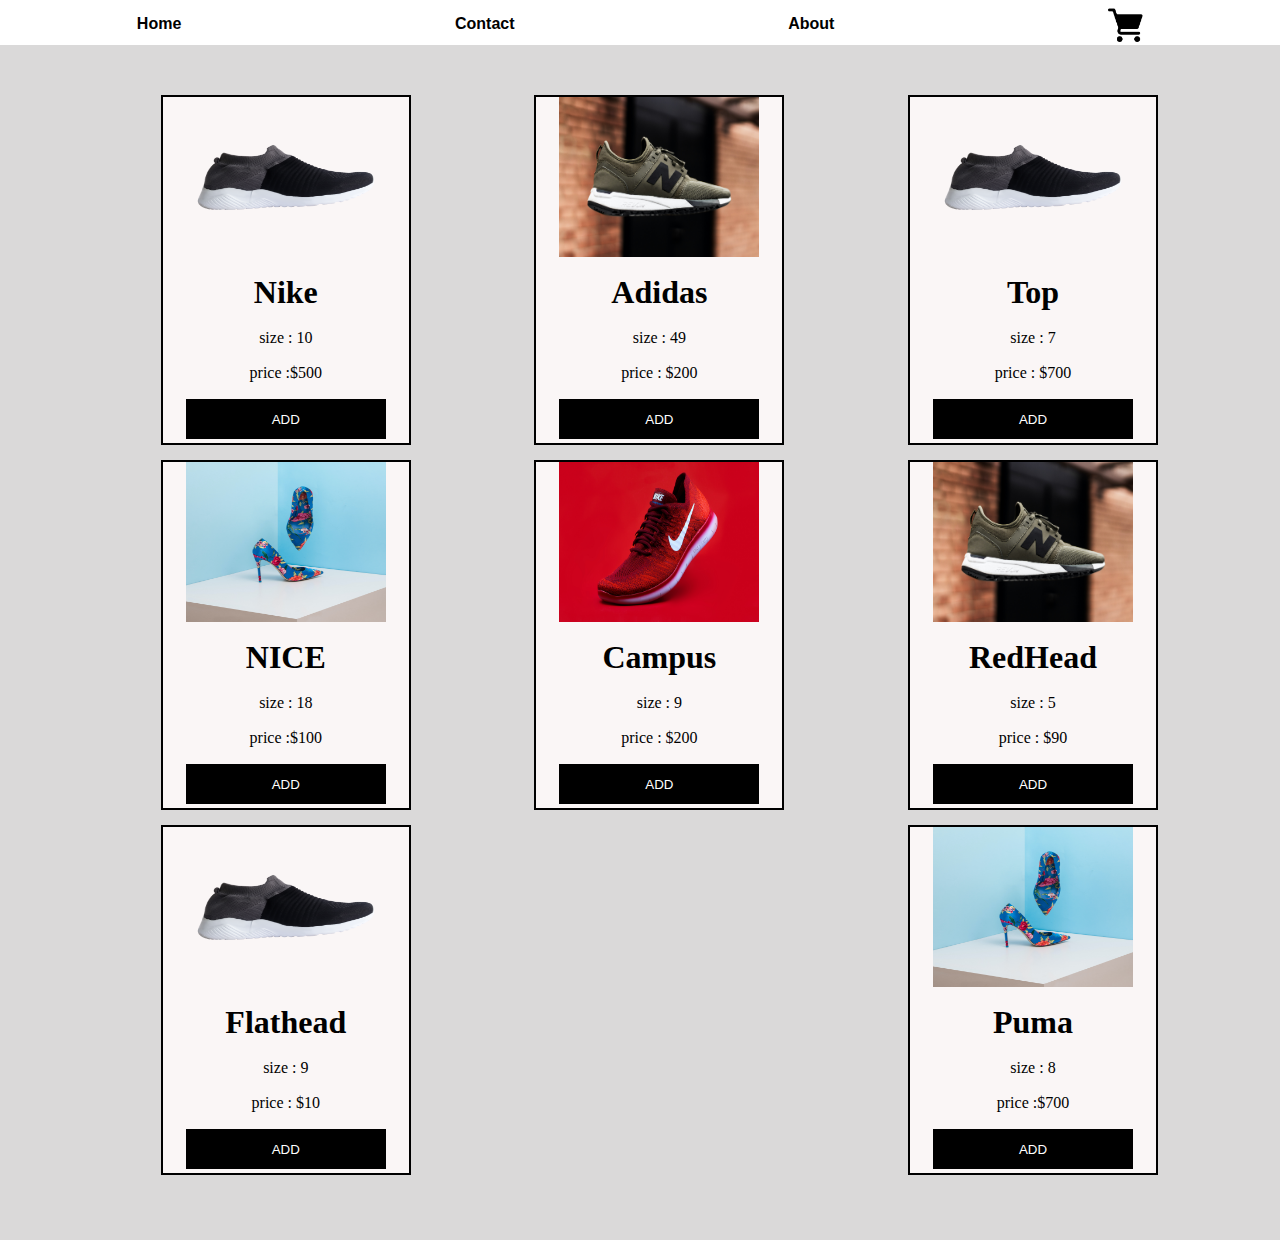
==== add.html @ a1e18832 "last" ====
<!DOCTYPE html>
<html lang="en">
<head>
    <meta charset="UTF-8">
    <meta name="viewport" content="width=device-width, initial-scale=1.0">
    <title>Cart</title>
    <link rel="stylesheet" href="add.css">
    <link rel="stylesheet" href="https://cdnjs.cloudflare.com/ajax/libs/font-awesome/4.7.0/css/font-awesome.min.css">
</head>
<body>
  <div id="container">
   <div class="containernavbar">
    
         <ul>
            <li>
                Home
            </li>
            <li>
                Contact
            </li>
            <li>
               About
            </li>
            <li>
              <div id="carttt" class="divcartpopup"   >
                <span style="font-size:30px;cursor:pointer" onclick="openNav()"> <img  id="cartpopup" src="grocery-store.png"  alt="" srcset=""></span>  
              
              </div>
            </li>
        </ul>
  

  </div>
</div>
  <div class="card-container">
    <div id=" cardhh" class="card">
        <img src="shoes.png" alt="" srcset="">
        <h1 name="title"  value="title" id="title"  class="productTitle">Nike</h1>
        <label id="size" for="shoes" class="productSize">size : 10</label>


<div class="card-price">
  <p>price :<span id="price" class="productPrize">$500</span></p>
</div>
<div class="card-btn">
  <button class="cartButton">ADD</button>
  </div>
    </div>
    <div class="card">
        <img src="darkgreen.jpg" alt="" srcset="">
        <h1 class="productTitle">Adidas</h1>
        <label for="shoes" class="productSize">size : 49</label>

<div class="card-price">
  <p>price : <span class="productPrize">$200</span></p>
</div>
      <div class="card-btn">
        <button class="cartButton">ADD</button>
      </div>
    </div>
    <div class="card">
        <img src="shoes.png" alt="" srcset="">
        <h1 class="productTitle">Top</h1>
        <label for="shoes" class="productSize">size : 7</label>

<div class="card-price">
  <p>price : <span class="productPrize">$700</span></p>
</div>
<div class="card-btn">
  <button class="cartButton">ADD</button>
  </div>
 
    </div>
    <div class="card">
        <img src="blueheel.jpg" alt="" srcset="">
        <h1 class="productTitle">NICE</h1>
        <label for="shoes" class="productSize">size : 18</label>


<div class="card-price">
  <p>price :<span class="productPrize">$100</span></p>
</div>
<div class="card-btn">
  <button class="cartButton">ADD</button>
  </div>
 
    </div>
    <div class="card">
      <img src="shoes.jpg" alt="" srcset="">
      <h1 class="productTitle">Campus</h1>
      <label for="shoes" class="productSize">size : 9</label>


<div class="card-price">
<p>price :<span class="productPrize"> $200</span></p>
</div>
<div class="card-btn">
  <button class="cartButton">ADD</button>
</div>
  </div>
  <div class="card">
      <img src="darkgreen.jpg" alt="" srcset="">
      <h1 class="productTitle">RedHead</h1>
      <label for="shoes" class="productSize">size : 5</label>

<div class="card-price">
<p>price : <span class="productPrize">$90</span></p>
</div>
    <div class="card-btn">
      <button class="cartButton">ADD</button>
    </div>
  </div>
  <div class="card">
      <img src="shoes.png" alt="" srcset="">
      <h1  class="productTitle">Flathead</h1>
      <label for="shoes" class="productSize">size : 9</label>


<div class="card-price">
<p>price : <span class="productPrize">$10</span></p>
</div>
<div class="card-btn">
  <button class="cartButton">ADD</button>
</div>

  </div>
  <div class="card">
      <img src="blueheel.jpg" alt="" srcset="">
      <h1 class="productTitle">Puma</h1>
      <label for="shoes" class="productSize">size : 8</label>

<div class="card-price">
<p>price :<span class="productPrize">$700</span></p>
</div>
<div class="card-btn">
  <button class="cartButton">ADD</button>
</div>

  </div>
</div>

<div id="mySidenav" class="sidenav">
  <a href="javascript:void(0)" class="closebtn" onclick="closeNav()">&times;</a>
 <div class="cartContent">

 </div>
</div>


</body>
<script  src="add.js"></script>

</html>
---- add.css ----
*{
    box-sizing: border-box;
    margin: 0;
    padding: 0;
    border: 0;
    
}
body
{
    background-color: rgb(218, 217, 217);
}
 .cartbg
{
    background-color: rgb(255, 255, 255) ;
    width: 500px;
    height: 800px;
    float: left;
    display: flex;
    margin-left: -14.5%;
    margin-top: 0.3%;
    z-index: 0;
    position: absolute;
    transition: all .5s ease-in-out;
    
} 
/* .divcartpopup
{
    background-color: rgb(255, 248, 248);
    width: 70px;
    height: 30px;
} */
.containernavbar
{
    background-color: rgb(255, 255, 255) ;
    height: 5vh;
    font-family: Arial, Helvetica, sans-serif;
    font-weight: bold;
    
}
.containernavbar ul
{
    display: flex;
    flex-direction: row;
    
}
.containernavbar ul li  img
{
    width: 35px;
    height: 35px;
    margin-top: -11px;
}
.card-container
{  display: flex;
    flex-flow: row wrap;
    margin: 50px;
    justify-content: space-between;
    margin-right: 122px;
    /* align-items: center; */
}
.containernavbar ul li 
{
    list-style: none;
    margin-top: 15px;
    margin-left: auto;
    margin-right: auto;
    
}
.card
{  
    width: 250px;
    height: 350px;
    display: flex;
    align-items: center;
    flex-direction: column;
    /* background-color: blue; */
    border:2px solid black ;
    /* border-radius: 5%; */
    overflow: hidden;
    background-color: rgb(250, 246, 246);
}
.card img
{
    width: 200px;
    height: 160px;
}
.card-container .card
{
    justify-content: space-between;
    margin-left:10% ;
    margin-bottom: 15px;
}
.card-btn button
{
    background-color: black;
    color: white;
   
}
button
{
    width: 200px;
    height: 40px;
    margin-bottom: 4px;
    /* border-radius: 10px; */
}
  /* cart  bg */
.sidenav {
    height: 100%;
    width: 0;
    position: fixed;
    z-index: 1;
    top: 0;
    left: 0;
    background-color: #111;
    overflow-x: hidden;
    transition: 0.5s;
    padding-top: 60px;
  }
  
  .sidenav a {
    padding: 8px 8px 8px 32px;
    text-decoration: none;
    font-size: 25px;
    color: #818181;
    display: block;
    transition: 0.3s;
  }
  
  .sidenav a:hover {
    color: #f1f1f1;
  }
  
  .sidenav .closebtn {
    position: absolute;
    top: 0;
    right: 25px;
    font-size: 36px;
    margin-left: 50px;
  }
  @media screen and (max-height: 450px) {
    .sidenav {padding-top: 15px;}
    .sidenav a {font-size: 18px;}
  }
  /* cart  bg */
  /* cart content */
  .cartContent
  {
    display: flex;
    flex-direction: column;
    justify-content: space-around;
   
  }
  .cardcart
  {
    background-color: #f1f1f1;
    color: #111;
    border: 2px solid black;
    display: flex;
    width: 450px;
    height: 100px;
  
   
  }
  span {cursor:pointer; }
  .number{
      margin:100px;
  }
  .minus, .plus{
      width:20px;
      height:20px;
      background:#f2f2f2;
      border-radius:4px;
      
      border:1px solid #ddd;
display: inline-block;
vertical-align: middle;
text-align: center;
  }
  input{
      height:24px;
width: 50px;
text-align: center;
font-size: 26px;
      border:1px solid #ddd;
      border-radius:4px;
display: inline-block;
vertical-align: middle;
  }   
  .cardcart  button  
  { height: 20px;
    width: 20px;
    margin-left: 20px;
    margin-top: 29px;
    justify-content: space-between;
  }
  .cardcart  .img  
  { height: 20px;
    width: 20px;
    margin-left: 20px;
    /* margin-top: 3px; */
    justify-content: space-between;
  }
 .cardcart h1{
    margin-top: 20px;
 }
 .cardcart .quantity{
    margin-top: 30px;
    margin-left: 10px;
 }

 .cardcart .productSize{
    margin-top: 30px;
    margin-left: 10px;
 }
 .cardcart  .card-price{
    margin-top: 30px;
    margin-left: 20px;
 }
  /* cart content */
  /* .btnblock{
    display: none;
  } */
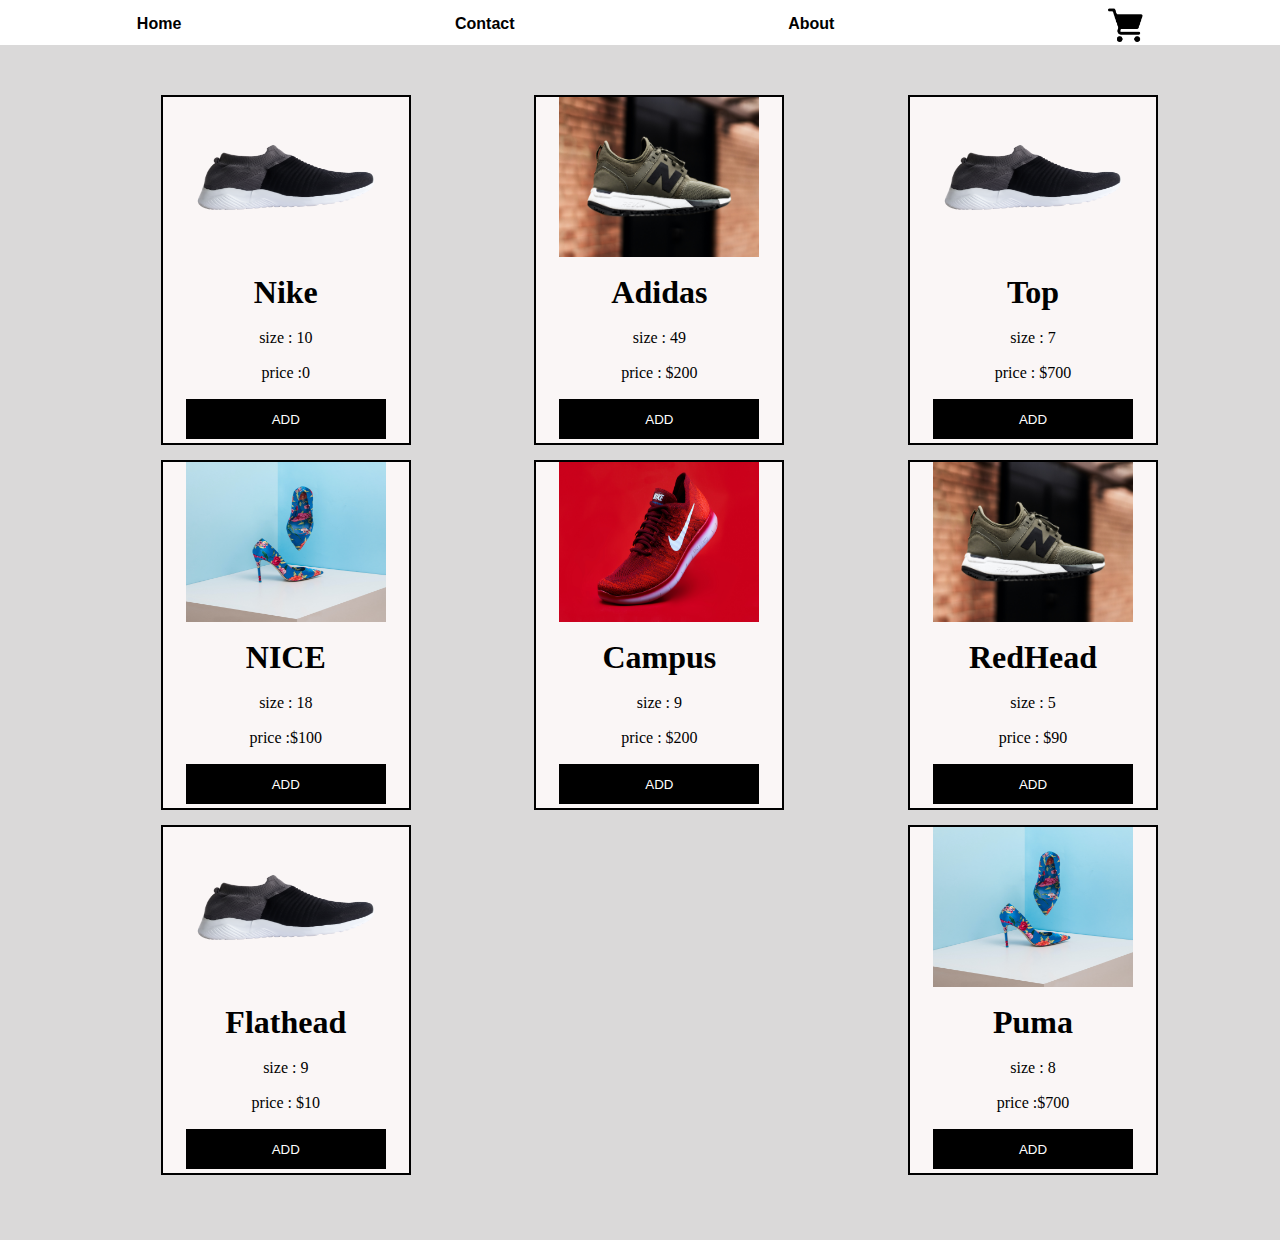
==== commit a94b5235: "last" ====
--- a/add.html
+++ b/add.html
@@ -34,7 +34,7 @@
 </div>
   <div class="card-container">
     <div id=" cardhh" class="card">
-        <img src="shoes.png" alt="" srcset="">
+        <img class="productImg" src="shoes.png" alt="" srcset="">
         <h1 name="title"  value="title" id="title"  class="productTitle">Nike</h1>
         <label id="size" for="shoes" class="productSize">size : 10</label>
 
@@ -47,7 +47,7 @@
   </div>
     </div>
     <div class="card">
-        <img src="darkgreen.jpg" alt="" srcset="">
+        <img  class="productImg" src="darkgreen.jpg" alt="" srcset="">
         <h1 class="productTitle">Adidas</h1>
         <label for="shoes" class="productSize">size : 49</label>
 
@@ -59,7 +59,7 @@
       </div>
     </div>
     <div class="card">
-        <img src="shoes.png" alt="" srcset="">
+        <img  class="productImg" src="shoes.png" alt="" srcset="">
         <h1 class="productTitle">Top</h1>
         <label for="shoes" class="productSize">size : 7</label>
 
@@ -72,7 +72,7 @@
  
     </div>
     <div class="card">
-        <img src="blueheel.jpg" alt="" srcset="">
+        <img class="productImg" src="blueheel.jpg" alt="" srcset="">
         <h1 class="productTitle">NICE</h1>
         <label for="shoes" class="productSize">size : 18</label>
 
@@ -86,7 +86,7 @@
  
     </div>
     <div class="card">
-      <img src="shoes.jpg" alt="" srcset="">
+      <img class="productImg" src="shoes.jpg" alt="" srcset="">
       <h1 class="productTitle">Campus</h1>
       <label for="shoes" class="productSize">size : 9</label>
 
@@ -99,7 +99,7 @@
 </div>
   </div>
   <div class="card">
-      <img src="darkgreen.jpg" alt="" srcset="">
+      <img class="productImg" src="darkgreen.jpg" alt="" srcset="">
       <h1 class="productTitle">RedHead</h1>
       <label for="shoes" class="productSize">size : 5</label>
 
@@ -111,7 +111,7 @@
     </div>
   </div>
   <div class="card">
-      <img src="shoes.png" alt="" srcset="">
+      <img class="productImg" src="shoes.png" alt="" srcset="">
       <h1  class="productTitle">Flathead</h1>
       <label for="shoes" class="productSize">size : 9</label>
 
@@ -125,7 +125,7 @@
 
   </div>
   <div class="card">
-      <img src="blueheel.jpg" alt="" srcset="">
+      <img class="productImg" src="blueheel.jpg" alt="" srcset="">
       <h1 class="productTitle">Puma</h1>
       <label for="shoes" class="productSize">size : 8</label>
 
@@ -142,7 +142,10 @@
 <div id="mySidenav" class="sidenav">
   <a href="javascript:void(0)" class="closebtn" onclick="closeNav()">&times;</a>
  <div class="cartContent">
-
+<div class="total">
+  <p>Total</p>
+  <h1><span class="PriceValue"> 	&#8377;  0</span></h1>
+</div>
  </div>
 </div>
 
--- a/add.css
+++ b/add.css
@@ -90,7 +90,7 @@
     margin-bottom: 15px;
 }
 .card-btn button
-{
+{   cursor: pointer;
     background-color: black;
     color: white;
    
@@ -218,4 +218,34 @@
   /* cart content */
   /* .btnblock{
     display: none;
-  } */+  } */
+  .total 
+  { color: rgb(0, 0, 0);
+    background-color: white;
+    width: 500px;
+    height: 70px;
+    border: 1px solid black;
+    display: flex;
+    flex-direction: row;
+  }
+  .cartContent .total p
+  {
+   margin-top: 16px;
+   font-size: 180%;
+   font-weight: 500;
+  }
+  .total h1
+  {
+    margin: 0px 0px 0px 280px ;
+    padding: 15px;
+  }
+   button img{
+  width: 30px;
+  height: 30px;
+  cursor: pointer;
+  /* box-shadow: 0 8px 16px 0 rgba(0,0,0,0.2), 0 6px 20px 0 rgba(0,0,0,0.19); */
+}
+#removecard
+{
+  margin-top: -5px;
+}
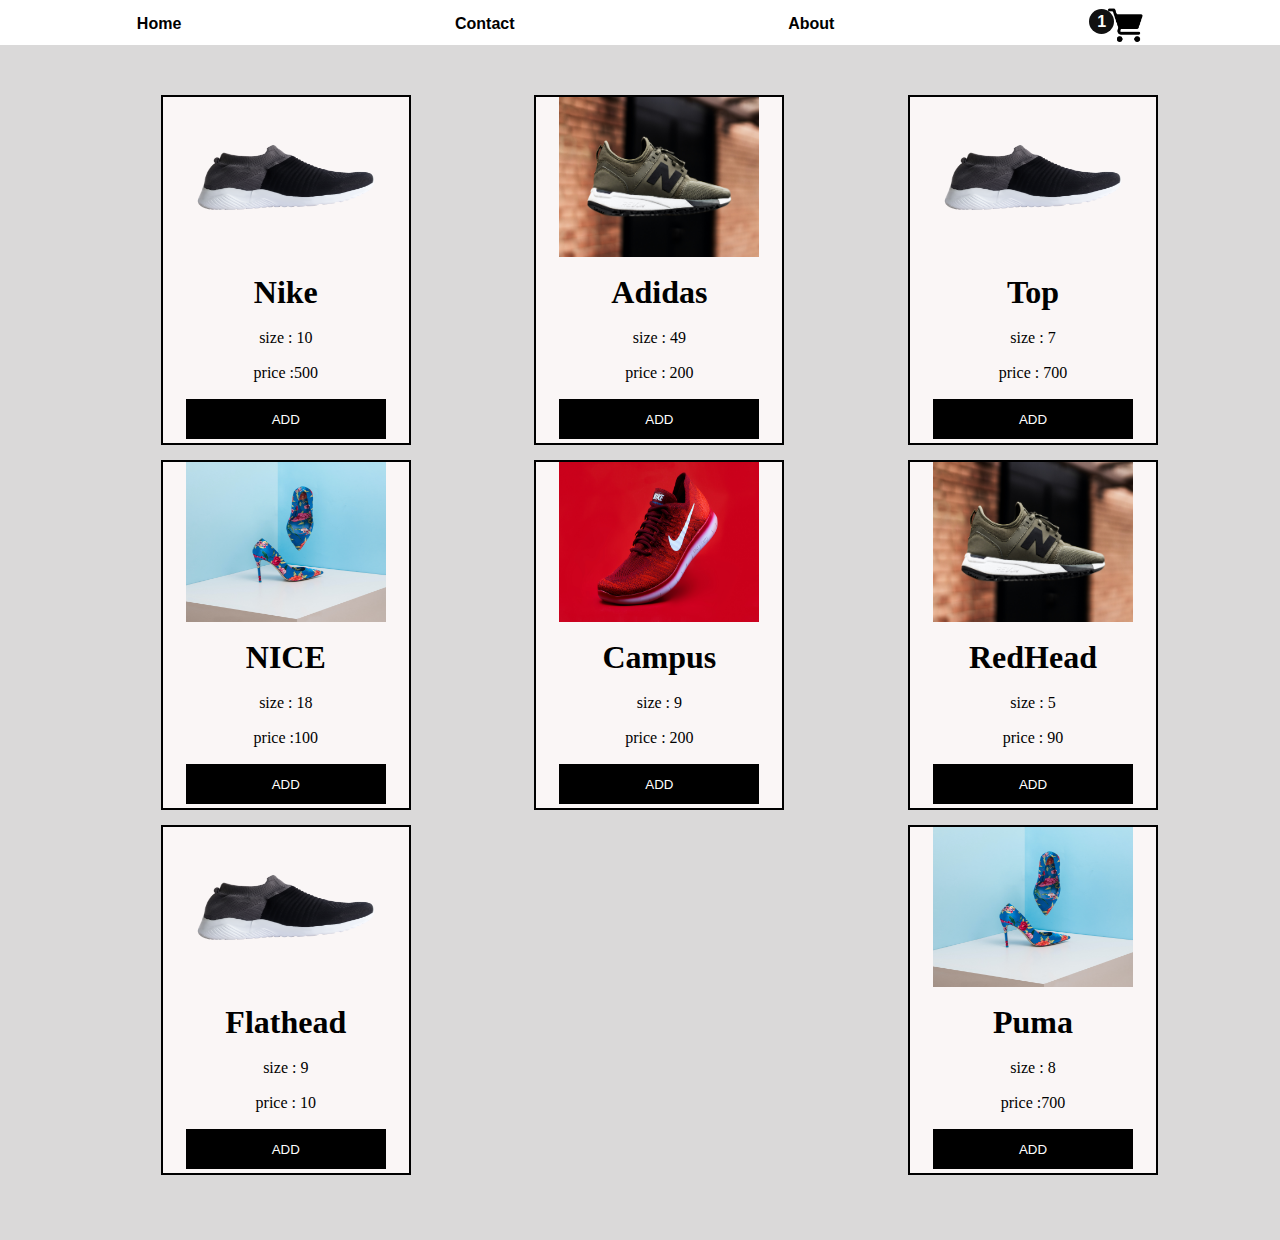
==== commit a6ea18a3: "commit" ====
--- a/add.html
+++ b/add.html
@@ -23,9 +23,10 @@
             </li>
             <li>
               <div id="carttt" class="divcartpopup"   >
-                <span style="font-size:30px;cursor:pointer" onclick="openNav()"> <img  id="cartpopup" src="grocery-store.png"  alt="" srcset=""></span>  
+                <span  style="font-size:30px;cursor:pointer" onclick="openNav()"> <img  id="cartpopup" src="grocery-store.png"  alt="" srcset=""></span>  
+                <div class="notification">1</div>
+              </div>
               
-              </div>
             </li>
         </ul>
   
@@ -40,10 +41,10 @@
 
 
 <div class="card-price">
-  <p>price :<span id="price" class="productPrize">$500</span></p>
+  <p>price :<span id="price" class="productPrize">500</span></p>
 </div>
 <div class="card-btn">
-  <button class="cartButton">ADD</button>
+  <button class="cartButton addedcart">ADD</button>
   </div>
     </div>
     <div class="card">
@@ -52,7 +53,7 @@
         <label for="shoes" class="productSize">size : 49</label>
 
 <div class="card-price">
-  <p>price : <span class="productPrize">$200</span></p>
+  <p>price : <span class="productPrize">200</span></p>
 </div>
       <div class="card-btn">
         <button class="cartButton">ADD</button>
@@ -64,7 +65,7 @@
         <label for="shoes" class="productSize">size : 7</label>
 
 <div class="card-price">
-  <p>price : <span class="productPrize">$700</span></p>
+  <p>price : <span class="productPrize">700</span></p>
 </div>
 <div class="card-btn">
   <button class="cartButton">ADD</button>
@@ -78,7 +79,7 @@
 
 
 <div class="card-price">
-  <p>price :<span class="productPrize">$100</span></p>
+  <p>price :<span class="productPrize">100</span></p>
 </div>
 <div class="card-btn">
   <button class="cartButton">ADD</button>
@@ -92,7 +93,7 @@
 
 
 <div class="card-price">
-<p>price :<span class="productPrize"> $200</span></p>
+<p>price :<span class="productPrize"> 200</span></p>
 </div>
 <div class="card-btn">
   <button class="cartButton">ADD</button>
@@ -104,7 +105,7 @@
       <label for="shoes" class="productSize">size : 5</label>
 
 <div class="card-price">
-<p>price : <span class="productPrize">$90</span></p>
+<p>price : <span class="productPrize">90</span></p>
 </div>
     <div class="card-btn">
       <button class="cartButton">ADD</button>
@@ -117,7 +118,7 @@
 
 
 <div class="card-price">
-<p>price : <span class="productPrize">$10</span></p>
+<p>price : <span class="productPrize">10</span></p>
 </div>
 <div class="card-btn">
   <button class="cartButton">ADD</button>
@@ -125,15 +126,15 @@
 
   </div>
   <div class="card">
-      <img class="productImg" src="blueheel.jpg" alt="" srcset="">
+      <img class="productImg"   src="blueheel.jpg" alt="" srcset="">
       <h1 class="productTitle">Puma</h1>
       <label for="shoes" class="productSize">size : 8</label>
 
 <div class="card-price">
-<p>price :<span class="productPrize">$700</span></p>
+<p>price :<span class="productPrize">700</span></p>
 </div>
 <div class="card-btn">
-  <button class="cartButton">ADD</button>
+  <button class="cartButton" >ADD</button>
 </div>
 
   </div>
@@ -144,7 +145,10 @@
  <div class="cartContent">
 <div class="total">
   <p>Total</p>
-  <h1><span class="PriceValue"> 	&#8377;  0</span></h1>
+  <h1><span>&#8377;</span><span class="PriceValue"> 	  0</span></h1>
+</div>
+<div class="totalbtn">
+  <button>Submit</button>
 </div>
  </div>
 </div>
--- a/add.css
+++ b/add.css
@@ -23,6 +23,19 @@
     transition: all .5s ease-in-out;
     
 } 
+.notification
+{
+  background-color: #111;
+  position: absolute;
+  color: #ffff;
+  margin-top:-40px ;
+  margin-left: -19px;
+  width: 25px;
+  height: 25px;
+  border-radius: 50%;
+  padding-top: 4px;
+  text-align: center;
+}
 /* .divcartpopup
 {
     background-color: rgb(255, 248, 248);
@@ -93,7 +106,11 @@
 {   cursor: pointer;
     background-color: black;
     color: white;
-   
+}
+.card-btn button:hover
+{
+  background-color: rgb(155, 150, 150);
+  
 }
 button
 {
@@ -102,6 +119,7 @@
     margin-bottom: 4px;
     /* border-radius: 10px; */
 }
+
   /* cart  bg */
 .sidenav {
     height: 100%;
@@ -239,6 +257,15 @@
     margin: 0px 0px 0px 280px ;
     padding: 15px;
   }
+  .totalbtn button
+  {
+    width: 100%;
+    text-align: center;
+    margin:752px 0px 0px 0px;
+    font-size: 30px;
+    font-weight: 500;
+    position: absolute;
+  }
    button img{
   width: 30px;
   height: 30px;
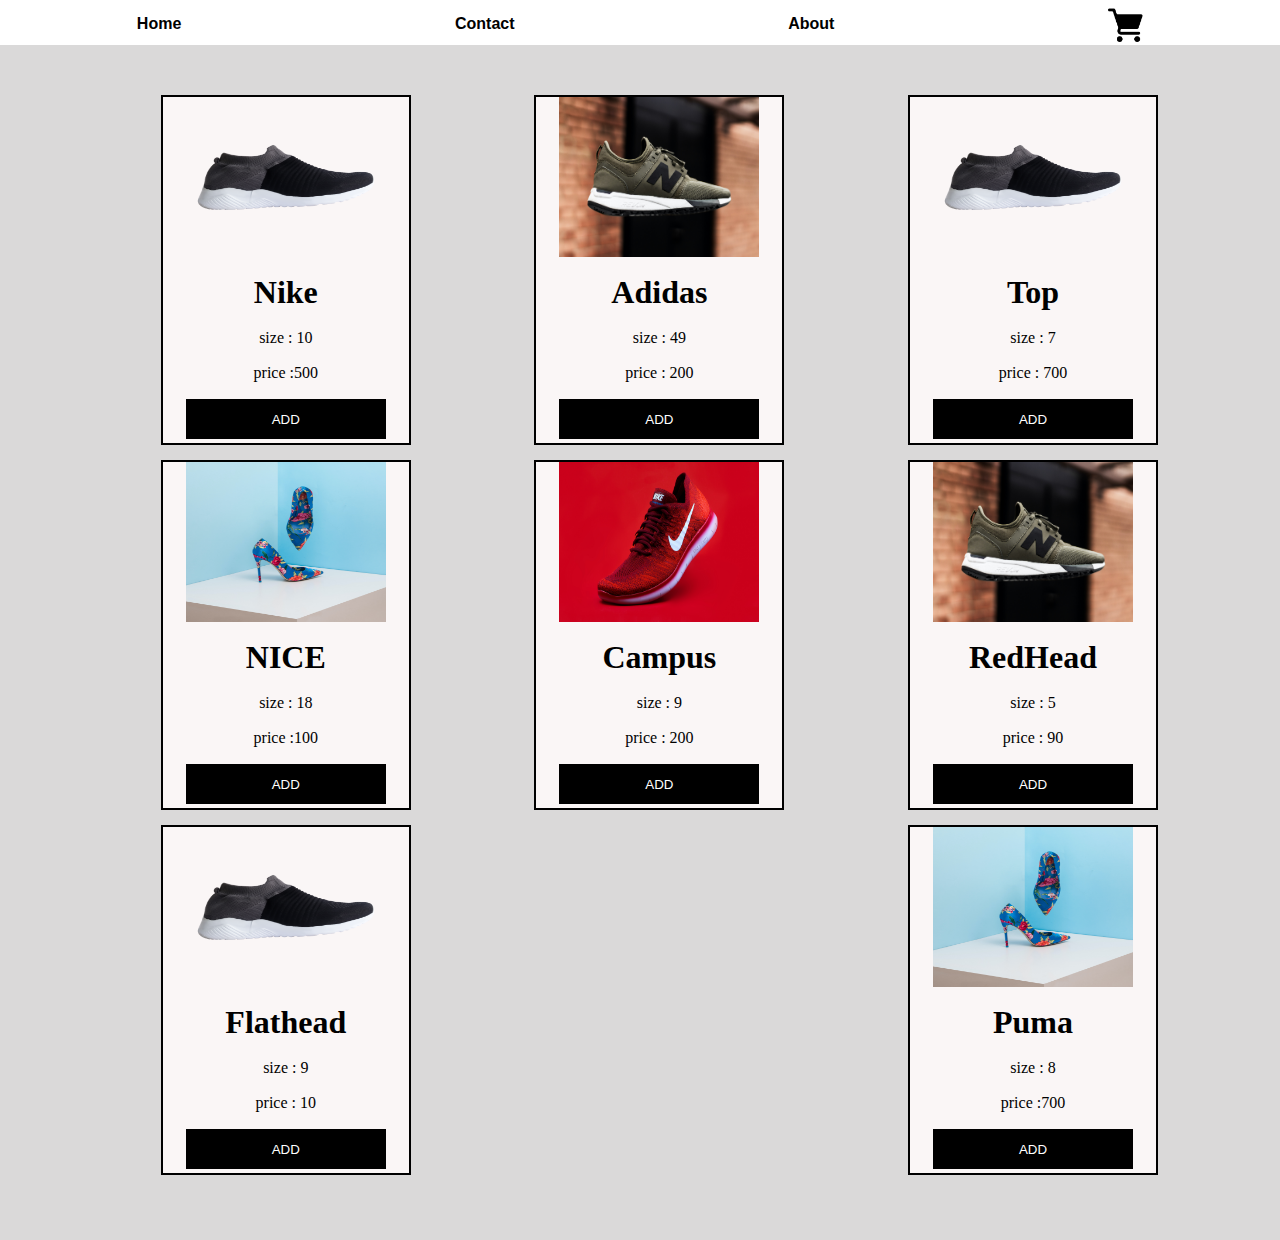
==== commit 45bffd52: "addnotification" ====
--- a/add.html
+++ b/add.html
@@ -24,7 +24,7 @@
             <li>
               <div id="carttt" class="divcartpopup"   >
                 <span  style="font-size:30px;cursor:pointer" onclick="openNav()"> <img  id="cartpopup" src="grocery-store.png"  alt="" srcset=""></span>  
-                <div class="notification">1</div>
+                <div id="notificationcart" class="notification">0</div>
               </div>
               
             </li>
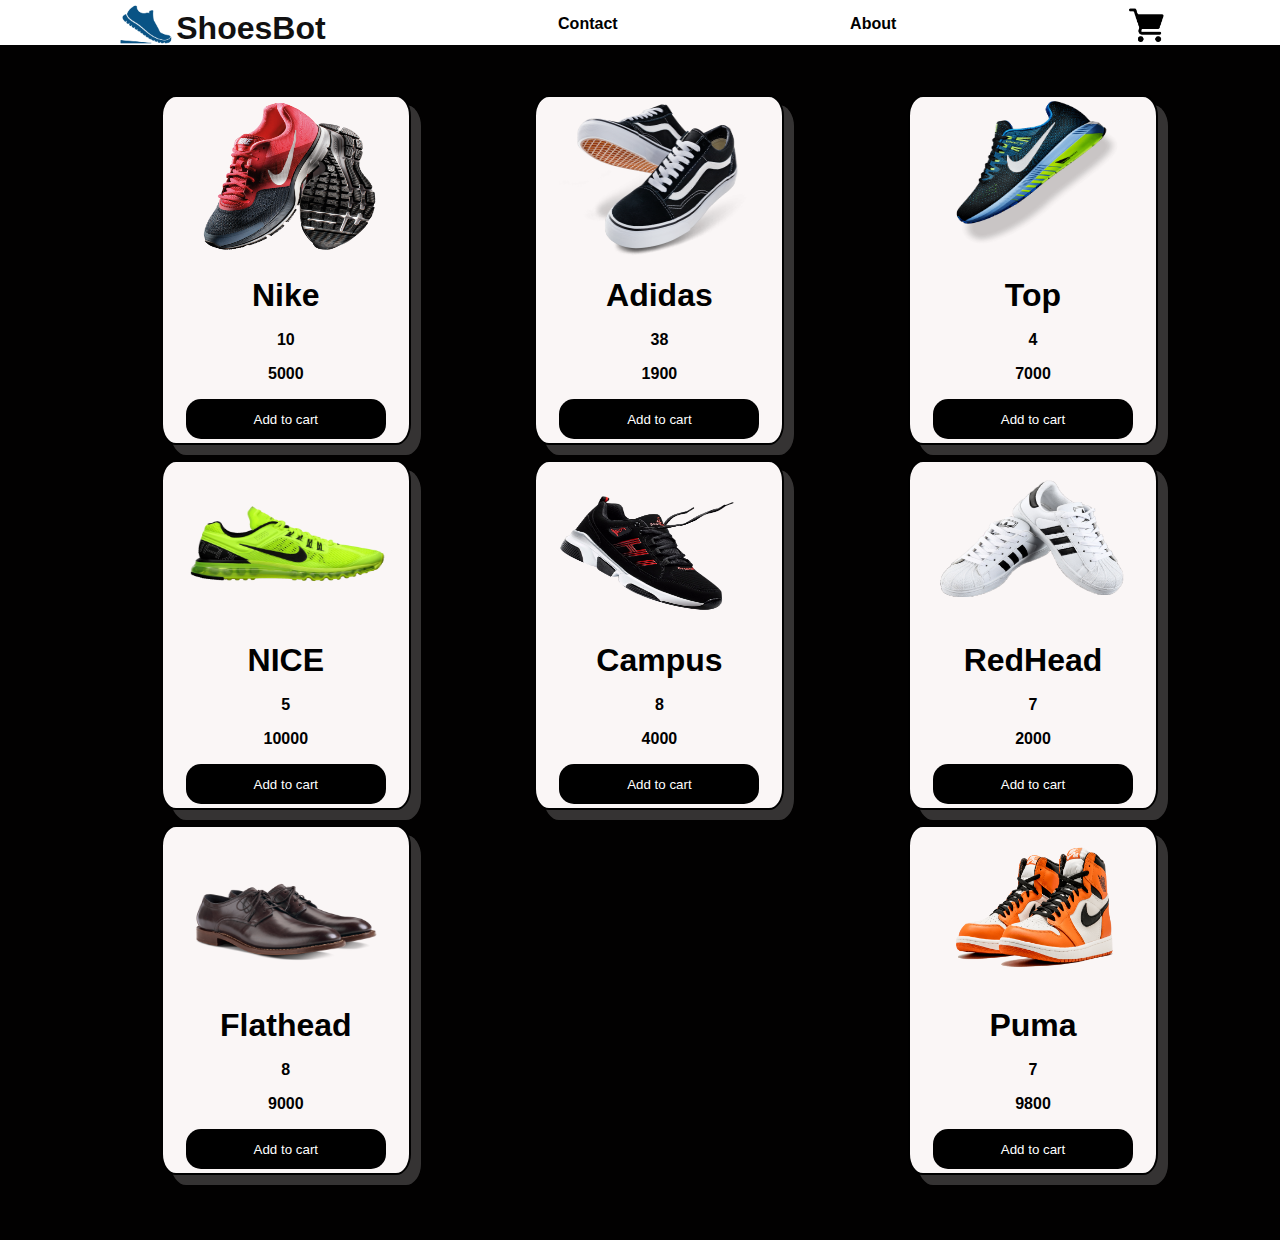
==== commit 7622e134: "done" ====
--- a/add.html
+++ b/add.html
@@ -3,7 +3,7 @@
 <head>
     <meta charset="UTF-8">
     <meta name="viewport" content="width=device-width, initial-scale=1.0">
-    <title>Cart</title>
+    <title>ShoesBot</title>
     <link rel="stylesheet" href="add.css">
     <link rel="stylesheet" href="https://cdnjs.cloudflare.com/ajax/libs/font-awesome/4.7.0/css/font-awesome.min.css">
 </head>
@@ -12,8 +12,18 @@
    <div class="containernavbar">
     
          <ul>
-            <li>
-                Home
+           
+              
+             <li>
+              
+              
+            <div class="logo">
+              <div class="navbacomp" href="#">
+                <img src="Images/logo.png" width="30" height="30" class="d-inline-block align-top" alt="">
+              <h1>ShoesBot</h1>
+              </div>
+            </div>
+             
             </li>
             <li>
                 Contact
@@ -23,7 +33,7 @@
             </li>
             <li>
               <div id="carttt" class="divcartpopup"   >
-                <span  style="font-size:30px;cursor:pointer" onclick="openNav()"> <img  id="cartpopup" src="grocery-store.png"  alt="" srcset=""></span>  
+                <span  style="font-size:30px;cursor:pointer" onclick="openNav()"> <img  id="cartpopup" src="Images/grocery-store.png"  alt="" srcset=""></span>  
                 <div id="notificationcart" class="notification">0</div>
               </div>
               
@@ -35,106 +45,123 @@
 </div>
   <div class="card-container">
     <div id=" cardhh" class="card">
-        <img class="productImg" src="shoes.png" alt="" srcset="">
+      <div class="imgcard">
+        <img class="productImg" src="Images/pngwing.com (1).png" alt="" srcset=""> 
+      </div>
         <h1 name="title"  value="title" id="title"  class="productTitle">Nike</h1>
-        <label id="size" for="shoes" class="productSize">size : 10</label>
+        <label id="size" for="shoes" class="productSize"> 10</label>
 
 
 <div class="card-price">
-  <p>price :<span id="price" class="productPrize">500</span></p>
+  <p><span id="price" class="productPrize">5000</span></p>
 </div>
 <div class="card-btn">
-  <button class="cartButton addedcart">ADD</button>
+  <button class="cartButton addedcart">Add to cart</button>
   </div>
     </div>
     <div class="card">
-        <img  class="productImg" src="darkgreen.jpg" alt="" srcset="">
+      <div class="imgcard">
+        <img class="productImg" src="Images/pngwing.com (2).png" alt="" srcset=""> 
+      </div>
         <h1 class="productTitle">Adidas</h1>
-        <label for="shoes" class="productSize">size : 49</label>
+        <label for="shoes" class="productSize"> 38</label>
 
 <div class="card-price">
-  <p>price : <span class="productPrize">200</span></p>
+  <p> <span class="productPrize">1900</span></p>
 </div>
       <div class="card-btn">
-        <button class="cartButton">ADD</button>
+        <button class="cartButton">Add to cart</button>
       </div>
     </div>
     <div class="card">
-        <img  class="productImg" src="shoes.png" alt="" srcset="">
+      <div class="imgcard">
+        <img class="productImg" src="Images/pngwing.com (3).png" alt="" srcset=""> 
+      </div>
         <h1 class="productTitle">Top</h1>
-        <label for="shoes" class="productSize">size : 7</label>
+        <label for="shoes" class="productSize"> 4</label>
 
 <div class="card-price">
-  <p>price : <span class="productPrize">700</span></p>
+  <p> <span class="productPrize">7000</span></p>
 </div>
 <div class="card-btn">
-  <button class="cartButton">ADD</button>
+  <button class="cartButton">Add to cart</button>
   </div>
  
     </div>
     <div class="card">
-        <img class="productImg" src="blueheel.jpg" alt="" srcset="">
+      <div class="imgcard">
+        <img class="productImg" src="Images/pngwing.com (4).png" alt="" srcset=""> 
+      </div>
         <h1 class="productTitle">NICE</h1>
-        <label for="shoes" class="productSize">size : 18</label>
+        <label for="shoes" class="productSize"> 5</label>
 
 
 <div class="card-price">
-  <p>price :<span class="productPrize">100</span></p>
+  <p><span class="productPrize">10000</span></p>
 </div>
 <div class="card-btn">
-  <button class="cartButton">ADD</button>
+  <button class="cartButton">Add to cart</button>
   </div>
  
     </div>
     <div class="card">
-      <img class="productImg" src="shoes.jpg" alt="" srcset="">
+      <div class="imgcard">
+        <img class="productImg" src="Images/pngwing.com (5).png" alt="" srcset=""> 
+      </div>
       <h1 class="productTitle">Campus</h1>
-      <label for="shoes" class="productSize">size : 9</label>
+      <label for="shoes" class="productSize"> 8</label>
 
 
 <div class="card-price">
-<p>price :<span class="productPrize"> 200</span></p>
+<p><span class="productPrize"> 4000</span></p>
 </div>
 <div class="card-btn">
-  <button class="cartButton">ADD</button>
+  <button class="cartButton">Add to cart</button>
 </div>
   </div>
   <div class="card">
-      <img class="productImg" src="darkgreen.jpg" alt="" srcset="">
+    <div class="imgcard">
+      <img class="productImg" src="Images/pngwing.com (6).png" alt="" srcset="">
+    </div>
+     
       <h1 class="productTitle">RedHead</h1>
-      <label for="shoes" class="productSize">size : 5</label>
+      <label for="shoes" class="productSize"> 7</label>
 
 <div class="card-price">
-<p>price : <span class="productPrize">90</span></p>
+<p> <span class="productPrize">2000</span></p>
 </div>
     <div class="card-btn">
-      <button class="cartButton">ADD</button>
+      <button class="cartButton">Add to cart</button>
     </div>
   </div>
   <div class="card">
-      <img class="productImg" src="shoes.png" alt="" srcset="">
+    <div class="imgcard">
+      <img class="productImg" src="Images/pngwing.com (7).png" alt="" srcset=""> 
+    </div>
       <h1  class="productTitle">Flathead</h1>
-      <label for="shoes" class="productSize">size : 9</label>
+      <label for="shoes" class="productSize"> 8</label>
 
 
 <div class="card-price">
-<p>price : <span class="productPrize">10</span></p>
+<p> <span class="productPrize">9000</span></p>
 </div>
 <div class="card-btn">
-  <button class="cartButton">ADD</button>
+  <button class="cartButton">Add to cart</button>
 </div>
 
   </div>
   <div class="card">
-      <img class="productImg"   src="blueheel.jpg" alt="" srcset="">
+    <div class="imgcard">
+      <img class="productImg" src="Images/pngwing.com(8).png" alt="" srcset=""> 
+    </div>
       <h1 class="productTitle">Puma</h1>
-      <label for="shoes" class="productSize">size : 8</label>
+      <label for="shoes" class="productSize"> 7</label>
 
 <div class="card-price">
-<p>price :<span class="productPrize">700</span></p>
+<p><span class="productPrize">9800</span></p>
 </div>
 <div class="card-btn">
-  <button class="cartButton" >ADD</button>
+  <button class="cartButton" >Add to cart</button>
 </div>
 
   </div>
@@ -148,7 +175,7 @@
   <h1><span>&#8377;</span><span class="PriceValue"> 	  0</span></h1>
 </div>
 <div class="totalbtn">
-  <button>Submit</button>
+  <button>Place order</button>
 </div>
  </div>
 </div>
--- a/add.css
+++ b/add.css
@@ -7,7 +7,7 @@
 }
 body
 {
-    background-color: rgb(218, 217, 217);
+    background-color: rgb(2, 1, 1);
 }
  .cartbg
 {
@@ -50,6 +50,20 @@
     font-weight: bold;
     
 }
+.navbacomp img
+{
+  width: 60px !important;
+  height: 60px!important;
+  margin-top: -19px !important;
+  color: #111;
+}  
+.navbacomp h1{
+  margin-left: 60px;
+  margin-top: -50px;
+  text-decoration: none !important;
+  color: #111;
+}
+
 .containernavbar ul
 {
     display: flex;
@@ -68,6 +82,7 @@
     margin: 50px;
     justify-content: space-between;
     margin-right: 122px;
+   
     /* align-items: center; */
 }
 .containernavbar ul li 
@@ -87,9 +102,16 @@
     flex-direction: column;
     /* background-color: blue; */
     border:2px solid black ;
-    /* border-radius: 5%; */
+    border-radius: 6%;
     overflow: hidden;
+    box-shadow: 10px 10px  rgb(53, 51, 51);;
     background-color: rgb(250, 246, 246);
+    
+}
+.card:hover
+{
+  scale: 1.1;
+  transition: 1s;
 }
 .card img
 {
@@ -106,6 +128,11 @@
 {   cursor: pointer;
     background-color: black;
     color: white;
+    
+}
+.cartButton
+{
+  border-radius: 15px;
 }
 .card-btn button:hover
 {
@@ -117,7 +144,7 @@
     width: 200px;
     height: 40px;
     margin-bottom: 4px;
-    /* border-radius: 10px; */
+    /* border-radius: 15px; */
 }
 
   /* cart  bg */
@@ -167,7 +194,7 @@
     justify-content: space-around;
    
   }
-  .cardcart
+  .cardcart 
   {
     background-color: #f1f1f1;
     color: #111;
@@ -175,8 +202,15 @@
     display: flex;
     width: 450px;
     height: 100px;
-  
-   
+    
+  }
+  .DivproductImg img
+  {
+    width: 100px;
+    height: 100px;
+    position:sticky;
+    margin-left: 5px;
+    overflow: hidden;
   }
   span {cursor:pointer; }
   .number{
@@ -210,33 +244,57 @@
     margin-top: 29px;
     justify-content: space-between;
   }
-  .cardcart  .img  
-  { height: 20px;
-    width: 20px;
-    margin-left: 20px;
-    /* margin-top: 3px; */
-    justify-content: space-between;
-  }
- .cardcart h1{
+
+ /* .cardcart h1{
     margin-top: 20px;
- }
- .cardcart .quantity{
+    margin-right: 20px;
+    position:sticky;
+ } */
+ .productTitleC 
+ {
+  margin-top: 20px;
+    width: 115px;
+    height: 12px;
+    margin-right: 15px;
+    position:sticky;
+ }
+ /* .cardcart .quantity{
     margin-top: 30px;
     margin-left: 10px;
- }
+ } */
+ .cartProductSize 
+ {
+  font-family: 'Franklin Gothic Medium', 'Arial Narrow', Arial, sans-serif;
 
- .cardcart .productSize{
-    margin-top: 30px;
-    margin-left: 10px;
+  margin-top: 32px;
+  /* margin-left: 10px; */
  }
  .cardcart  .card-price{
     margin-top: 30px;
     margin-left: 20px;
- }
-  /* cart content */
-  /* .btnblock{
-    display: none;
-  } */
+    position: sticky;
+    font-weight: 700;
+    font-family: 'Franklin Gothic Medium', 'Arial Narrow', Arial, sans-serif;
+ }
+ .card h1
+ { 
+  font-family:'Gill Sans', 'Gill Sans MT', Calibri, 'Trebuchet MS', sans-serif
+ }
+ .card-price
+ {
+  font-family: 'Franklin Gothic Medium', 'Arial Narrow', Arial, sans-serif;
+  font-weight: 700;
+ }
+ .card .productSize
+ {
+  font-family: 'Franklin Gothic Medium', 'Arial Narrow', Arial, sans-serif;
+  font-weight: 700;
+ }
+ .cardcart .productSize
+ {
+  font-family: 'Franklin Gothic Medium', 'Arial Narrow', Arial, sans-serif;
+  font-weight: 700;
+ }
   .total 
   { color: rgb(0, 0, 0);
     background-color: white;
@@ -254,25 +312,42 @@
   }
   .total h1
   {
-    margin: 0px 0px 0px 280px ;
+    margin: 0px 0px 0px 250px ;
     padding: 15px;
   }
   .totalbtn button
   {
     width: 100%;
     text-align: center;
-    margin:752px 0px 0px 0px;
+    margin:800px 0px 0px 0px;
     font-size: 30px;
     font-weight: 500;
     position: absolute;
+    border: 2px solid black;
+    /* top: 900px; */
+    /* margin-top: 800px; */
+  }
+  .totalbtn button:hover{
+    background-color: #111;
+    color: white;
   }
    button img{
   width: 30px;
   height: 30px;
   cursor: pointer;
+  position: static;
   /* box-shadow: 0 8px 16px 0 rgba(0,0,0,0.2), 0 6px 20px 0 rgba(0,0,0,0.19); */
 }
 #removecard
 {
   margin-top: -5px;
-}
+ 
+}
+.imgcard img:hover {
+  /* rotate: 360deg; */
+  transition: 1s;
+  border-radius: 0;
+  transform: rotateY(180deg);
+  border-radius: 10px;
+ scale: 1.5;
+}
